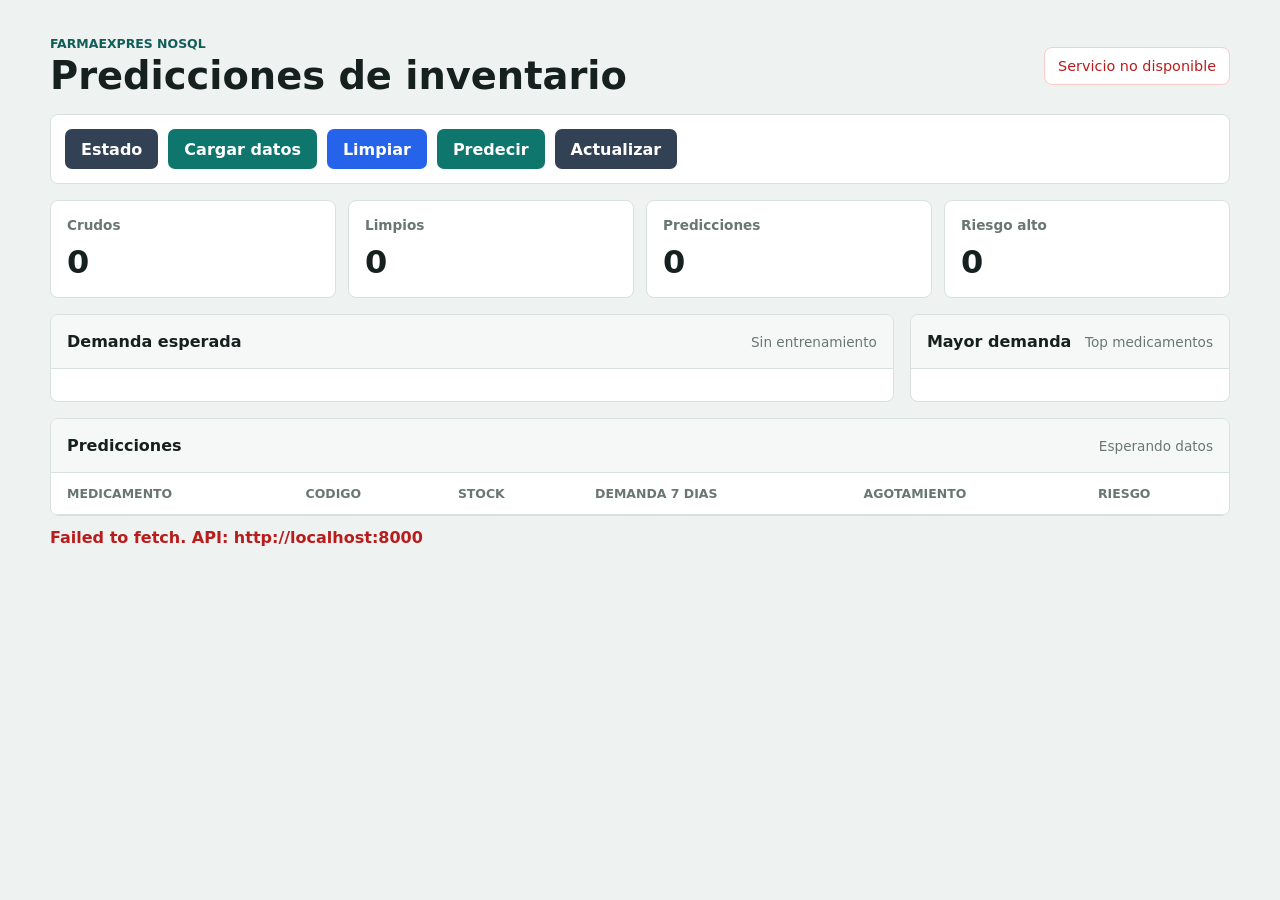
==== frontend/index.html @ dc8686f3 "Add lightweight prediction dashboard" ====
<!doctype html>
<html lang="es">
  <head>
    <meta charset="UTF-8" />
    <meta name="viewport" content="width=device-width, initial-scale=1.0" />
    <title>FarmaExpres Predictions</title>
    <link rel="stylesheet" href="./styles.css" />
  </head>
  <body>
    <main class="app-shell">
      <header class="topbar">
        <div>
          <p class="eyebrow">FarmaExpres NoSQL</p>
          <h1>Predicciones de inventario</h1>
        </div>
        <div class="service-chip" id="service-status">Comprobando servicio</div>
      </header>

      <section class="toolbar" aria-label="Acciones principales">
        <button id="health-btn" type="button">Estado</button>
        <button id="seed-btn" type="button">Cargar datos</button>
        <button id="clean-btn" type="button">Limpiar</button>
        <button id="train-btn" type="button">Predecir</button>
        <button id="refresh-btn" type="button">Actualizar</button>
      </section>

      <section class="summary-grid" aria-label="Resumen del modelo">
        <article class="summary-card">
          <span>Crudos</span>
          <strong id="raw-count">0</strong>
        </article>
        <article class="summary-card">
          <span>Limpios</span>
          <strong id="clean-count">0</strong>
        </article>
        <article class="summary-card">
          <span>Predicciones</span>
          <strong id="prediction-count">0</strong>
        </article>
        <article class="summary-card">
          <span>Riesgo alto</span>
          <strong id="high-risk-count">0</strong>
        </article>
      </section>

      <section class="content-grid">
        <div class="panel">
          <div class="panel-heading">
            <h2>Demanda esperada</h2>
            <span id="last-trained">Sin entrenamiento</span>
          </div>
          <div class="chart" id="demand-chart"></div>
        </div>

        <div class="panel">
          <div class="panel-heading">
            <h2>Mayor demanda</h2>
            <span>Top medicamentos</span>
          </div>
          <div class="top-list" id="top-list"></div>
        </div>
      </section>

      <section class="panel table-panel">
        <div class="panel-heading">
          <h2>Predicciones</h2>
          <span id="table-state">Esperando datos</span>
        </div>
        <div class="table-wrap">
          <table>
            <thead>
              <tr>
                <th>Medicamento</th>
                <th>Codigo</th>
                <th>Stock</th>
                <th>Demanda 7 dias</th>
                <th>Agotamiento</th>
                <th>Riesgo</th>
              </tr>
            </thead>
            <tbody id="predictions-body"></tbody>
          </table>
        </div>
      </section>

      <p class="message" id="message"></p>
    </main>

    <script src="./app.js"></script>
  </body>
</html>
---- frontend/styles.css ----
:root {
  color-scheme: light;
  --bg: #eef3f1;
  --surface: #ffffff;
  --surface-muted: #f6f8f7;
  --line: #d9e1de;
  --text: #16211f;
  --muted: #697773;
  --primary: #0f766e;
  --primary-dark: #115e59;
  --accent: #2563eb;
  --warning: #b45309;
  --danger: #b91c1c;
  --ok: #15803d;
  font-family: Inter, ui-sans-serif, system-ui, -apple-system, BlinkMacSystemFont, "Segoe UI", sans-serif;
}

* {
  box-sizing: border-box;
}

body {
  margin: 0;
  min-height: 100vh;
  background: var(--bg);
  color: var(--text);
}

button,
input,
select,
textarea {
  font: inherit;
}

.app-shell {
  width: min(1180px, calc(100% - 32px));
  margin: 0 auto;
  padding: 24px 0 40px;
}

.topbar {
  display: flex;
  align-items: center;
  justify-content: space-between;
  gap: 16px;
  padding: 12px 0 18px;
}

.eyebrow {
  margin: 0 0 5px;
  color: var(--primary-dark);
  font-size: 0.78rem;
  font-weight: 800;
  text-transform: uppercase;
}

h1,
h2 {
  margin: 0;
  letter-spacing: 0;
}

h1 {
  font-size: clamp(1.8rem, 3vw, 2.7rem);
  line-height: 1.05;
}

h2 {
  font-size: 1rem;
}

.service-chip {
  min-width: 154px;
  padding: 10px 13px;
  border: 1px solid var(--line);
  border-radius: 8px;
  background: var(--surface);
  color: var(--muted);
  font-size: 0.9rem;
  text-align: center;
}

.service-chip.ok {
  color: var(--ok);
  border-color: #bbf7d0;
}

.service-chip.bad {
  color: var(--danger);
  border-color: #fecaca;
}

.toolbar {
  display: flex;
  flex-wrap: wrap;
  gap: 10px;
  padding: 14px;
  border: 1px solid var(--line);
  border-radius: 8px;
  background: var(--surface);
}

.toolbar button {
  min-height: 40px;
  border: 0;
  border-radius: 7px;
  padding: 0 16px;
  background: var(--primary);
  color: #ffffff;
  font-weight: 700;
  cursor: pointer;
}

.toolbar button:nth-child(1),
.toolbar button:nth-child(5) {
  background: #334155;
}

.toolbar button:nth-child(3) {
  background: var(--accent);
}

.toolbar button:disabled {
  cursor: wait;
  opacity: 0.65;
}

.summary-grid {
  display: grid;
  grid-template-columns: repeat(4, minmax(0, 1fr));
  gap: 12px;
  margin: 16px 0;
}

.summary-card {
  min-height: 90px;
  padding: 16px;
  border: 1px solid var(--line);
  border-radius: 8px;
  background: var(--surface);
}

.summary-card span {
  display: block;
  color: var(--muted);
  font-size: 0.85rem;
  font-weight: 700;
}

.summary-card strong {
  display: block;
  margin-top: 10px;
  font-size: 2rem;
}

.content-grid {
  display: grid;
  grid-template-columns: minmax(0, 1.45fr) minmax(280px, 0.55fr);
  gap: 16px;
}

.panel {
  border: 1px solid var(--line);
  border-radius: 8px;
  background: var(--surface);
  overflow: hidden;
}

.panel-heading {
  display: flex;
  align-items: center;
  justify-content: space-between;
  gap: 12px;
  min-height: 54px;
  padding: 14px 16px;
  border-bottom: 1px solid var(--line);
  background: var(--surface-muted);
}

.panel-heading span {
  color: var(--muted);
  font-size: 0.85rem;
  white-space: nowrap;
}

.chart {
  display: grid;
  gap: 10px;
  padding: 16px;
}

.bar-row {
  display: grid;
  grid-template-columns: minmax(120px, 210px) 1fr 52px;
  align-items: center;
  gap: 10px;
}

.bar-label {
  overflow: hidden;
  color: var(--muted);
  font-size: 0.86rem;
  font-weight: 700;
  text-overflow: ellipsis;
  white-space: nowrap;
}

.bar-track {
  height: 16px;
  border-radius: 999px;
  background: #e2e8f0;
  overflow: hidden;
}

.bar-fill {
  height: 100%;
  min-width: 3px;
  background: linear-gradient(90deg, var(--primary), var(--accent));
}

.bar-value {
  font-weight: 800;
  text-align: right;
}

.top-list {
  display: grid;
  gap: 10px;
  padding: 16px;
}

.top-item {
  display: grid;
  grid-template-columns: 1fr auto;
  gap: 8px;
  padding-bottom: 10px;
  border-bottom: 1px solid var(--line);
}

.top-item:last-child {
  border-bottom: 0;
  padding-bottom: 0;
}

.top-item strong {
  overflow-wrap: anywhere;
}

.top-item span {
  color: var(--muted);
  font-size: 0.88rem;
}

.table-panel {
  margin-top: 16px;
}

.table-wrap {
  overflow-x: auto;
}

table {
  width: 100%;
  min-width: 760px;
  border-collapse: collapse;
}

th,
td {
  padding: 13px 16px;
  border-bottom: 1px solid var(--line);
  text-align: left;
}

th {
  color: var(--muted);
  font-size: 0.78rem;
  text-transform: uppercase;
}

td {
  font-size: 0.94rem;
}

.risk {
  display: inline-flex;
  min-width: 92px;
  justify-content: center;
  border-radius: 999px;
  padding: 5px 9px;
  background: #dcfce7;
  color: var(--ok);
  font-size: 0.78rem;
  font-weight: 800;
}

.risk.HIGH,
.risk.OUT_OF_STOCK {
  background: #fee2e2;
  color: var(--danger);
}

.risk.MEDIUM {
  background: #fef3c7;
  color: var(--warning);
}

.message {
  min-height: 24px;
  margin: 12px 0 0;
  color: var(--muted);
  font-weight: 700;
}

@media (max-width: 820px) {
  .app-shell {
    width: min(100% - 20px, 1180px);
    padding-top: 14px;
  }

  .topbar,
  .panel-heading {
    align-items: flex-start;
    flex-direction: column;
  }

  .service-chip {
    width: 100%;
  }

  .summary-grid,
  .content-grid {
    grid-template-columns: 1fr;
  }

  .bar-row {
    grid-template-columns: 1fr;
  }

  .bar-value {
    text-align: left;
  }
}
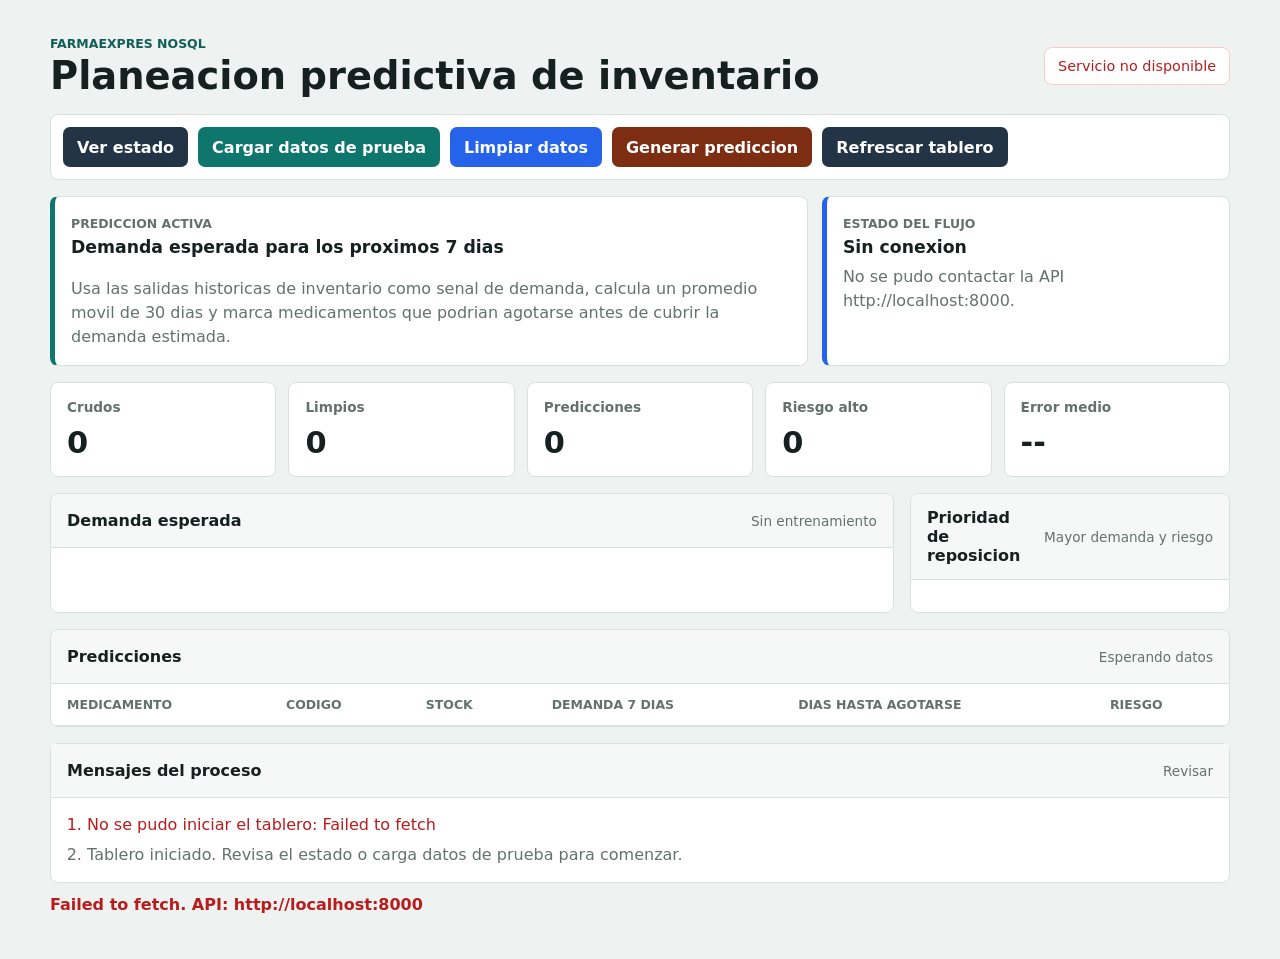
==== commit 038a5570: "Improve prediction dashboard workflow" ====
--- a/frontend/index.html
+++ b/frontend/index.html
@@ -11,17 +11,35 @@
       <header class="topbar">
         <div>
           <p class="eyebrow">FarmaExpres NoSQL</p>
-          <h1>Predicciones de inventario</h1>
+          <h1>Planeacion predictiva de inventario</h1>
         </div>
         <div class="service-chip" id="service-status">Comprobando servicio</div>
       </header>
 
       <section class="toolbar" aria-label="Acciones principales">
-        <button id="health-btn" type="button">Estado</button>
-        <button id="seed-btn" type="button">Cargar datos</button>
-        <button id="clean-btn" type="button">Limpiar</button>
-        <button id="train-btn" type="button">Predecir</button>
-        <button id="refresh-btn" type="button">Actualizar</button>
+        <button id="health-btn" type="button">Ver estado</button>
+        <button id="seed-btn" type="button">Cargar datos de prueba</button>
+        <button id="clean-btn" type="button">Limpiar datos</button>
+        <button id="train-btn" type="button">Generar prediccion</button>
+        <button id="refresh-btn" type="button">Refrescar tablero</button>
+      </section>
+
+      <section class="notice-grid" aria-label="Estado operativo">
+        <article class="notice-panel">
+          <div>
+            <span class="label">Prediccion activa</span>
+            <strong>Demanda esperada para los proximos 7 dias</strong>
+          </div>
+          <p>
+            Usa las salidas historicas de inventario como senal de demanda, calcula un promedio movil
+            de 30 dias y marca medicamentos que podrian agotarse antes de cubrir la demanda estimada.
+          </p>
+        </article>
+        <article class="status-panel">
+          <span class="label">Estado del flujo</span>
+          <strong id="pipeline-state">Esperando revision</strong>
+          <p id="status-detail">Usa Ver estado para consultar MongoDB, colecciones y disponibilidad del modelo.</p>
+        </article>
       </section>
 
       <section class="summary-grid" aria-label="Resumen del modelo">
@@ -41,6 +59,10 @@
           <span>Riesgo alto</span>
           <strong id="high-risk-count">0</strong>
         </article>
+        <article class="summary-card">
+          <span>Error medio</span>
+          <strong id="mae-value">--</strong>
+        </article>
       </section>
 
       <section class="content-grid">
@@ -54,8 +76,8 @@
 
         <div class="panel">
           <div class="panel-heading">
-            <h2>Mayor demanda</h2>
-            <span>Top medicamentos</span>
+            <h2>Prioridad de reposicion</h2>
+            <span>Mayor demanda y riesgo</span>
           </div>
           <div class="top-list" id="top-list"></div>
         </div>
@@ -74,7 +96,7 @@
                 <th>Codigo</th>
                 <th>Stock</th>
                 <th>Demanda 7 dias</th>
-                <th>Agotamiento</th>
+                <th>Dias hasta agotarse</th>
                 <th>Riesgo</th>
               </tr>
             </thead>
@@ -83,6 +105,16 @@
         </div>
       </section>
 
+      <section class="activity-panel" aria-label="Mensajes del proceso">
+        <div class="panel-heading">
+          <h2>Mensajes del proceso</h2>
+          <span id="message-state">Listo</span>
+        </div>
+        <ol id="activity-log">
+          <li>Tablero iniciado. Revisa el estado o carga datos de prueba para comenzar.</li>
+        </ol>
+      </section>
+
       <p class="message" id="message"></p>
     </main>
 
--- a/frontend/styles.css
+++ b/frontend/styles.css
@@ -5,10 +5,11 @@
   --surface-muted: #f6f8f7;
   --line: #d9e1de;
   --text: #16211f;
-  --muted: #697773;
+  --muted: #64716d;
   --primary: #0f766e;
   --primary-dark: #115e59;
   --accent: #2563eb;
+  --ink: #243447;
   --warning: #b45309;
   --danger: #b91c1c;
   --ok: #15803d;
@@ -95,7 +96,7 @@
   display: flex;
   flex-wrap: wrap;
   gap: 10px;
-  padding: 14px;
+  padding: 12px;
   border: 1px solid var(--line);
   border-radius: 8px;
   background: var(--surface);
@@ -105,7 +106,7 @@
   min-height: 40px;
   border: 0;
   border-radius: 7px;
-  padding: 0 16px;
+  padding: 0 14px;
   background: var(--primary);
   color: #ffffff;
   font-weight: 700;
@@ -114,11 +115,15 @@
 
 .toolbar button:nth-child(1),
 .toolbar button:nth-child(5) {
-  background: #334155;
+  background: var(--ink);
 }
 
 .toolbar button:nth-child(3) {
   background: var(--accent);
+}
+
+.toolbar button:nth-child(4) {
+  background: #7c2d12;
 }
 
 .toolbar button:disabled {
@@ -126,9 +131,61 @@
   opacity: 0.65;
 }
 
+.notice-grid {
+  display: grid;
+  grid-template-columns: minmax(0, 1.3fr) minmax(280px, 0.7fr);
+  gap: 14px;
+  margin: 16px 0;
+}
+
+.notice-panel,
+.status-panel,
+.activity-panel {
+  border: 1px solid var(--line);
+  border-radius: 8px;
+  background: var(--surface);
+}
+
+.notice-panel,
+.status-panel {
+  min-height: 132px;
+  padding: 16px;
+}
+
+.notice-panel {
+  display: grid;
+  gap: 12px;
+  border-left: 5px solid var(--primary);
+}
+
+.status-panel {
+  border-left: 5px solid var(--accent);
+}
+
+.notice-panel strong,
+.status-panel strong {
+  display: block;
+  margin-top: 5px;
+  font-size: 1.08rem;
+}
+
+.notice-panel p,
+.status-panel p {
+  margin: 8px 0 0;
+  color: var(--muted);
+  line-height: 1.5;
+}
+
+.label {
+  color: var(--muted);
+  font-size: 0.78rem;
+  font-weight: 800;
+  text-transform: uppercase;
+}
+
 .summary-grid {
   display: grid;
-  grid-template-columns: repeat(4, minmax(0, 1fr));
+  grid-template-columns: repeat(5, minmax(0, 1fr));
   gap: 12px;
   margin: 16px 0;
 }
@@ -151,7 +208,7 @@
 .summary-card strong {
   display: block;
   margin-top: 10px;
-  font-size: 2rem;
+  font-size: 1.9rem;
 }
 
 .content-grid {
@@ -216,7 +273,7 @@
 .bar-fill {
   height: 100%;
   min-width: 3px;
-  background: linear-gradient(90deg, var(--primary), var(--accent));
+  background: var(--primary);
 }
 
 .bar-value {
@@ -313,6 +370,35 @@
   font-weight: 700;
 }
 
+.empty-state {
+  color: var(--muted);
+  font-weight: 700;
+}
+
+.activity-panel {
+  margin-top: 16px;
+}
+
+.activity-panel ol {
+  display: grid;
+  gap: 8px;
+  margin: 0;
+  padding: 16px 16px 16px 36px;
+}
+
+.activity-panel li {
+  color: var(--muted);
+  line-height: 1.35;
+}
+
+.activity-panel li.success {
+  color: var(--ok);
+}
+
+.activity-panel li.error {
+  color: var(--danger);
+}
+
 @media (max-width: 820px) {
   .app-shell {
     width: min(100% - 20px, 1180px);
@@ -330,6 +416,7 @@
   }
 
   .summary-grid,
+  .notice-grid,
   .content-grid {
     grid-template-columns: 1fr;
   }
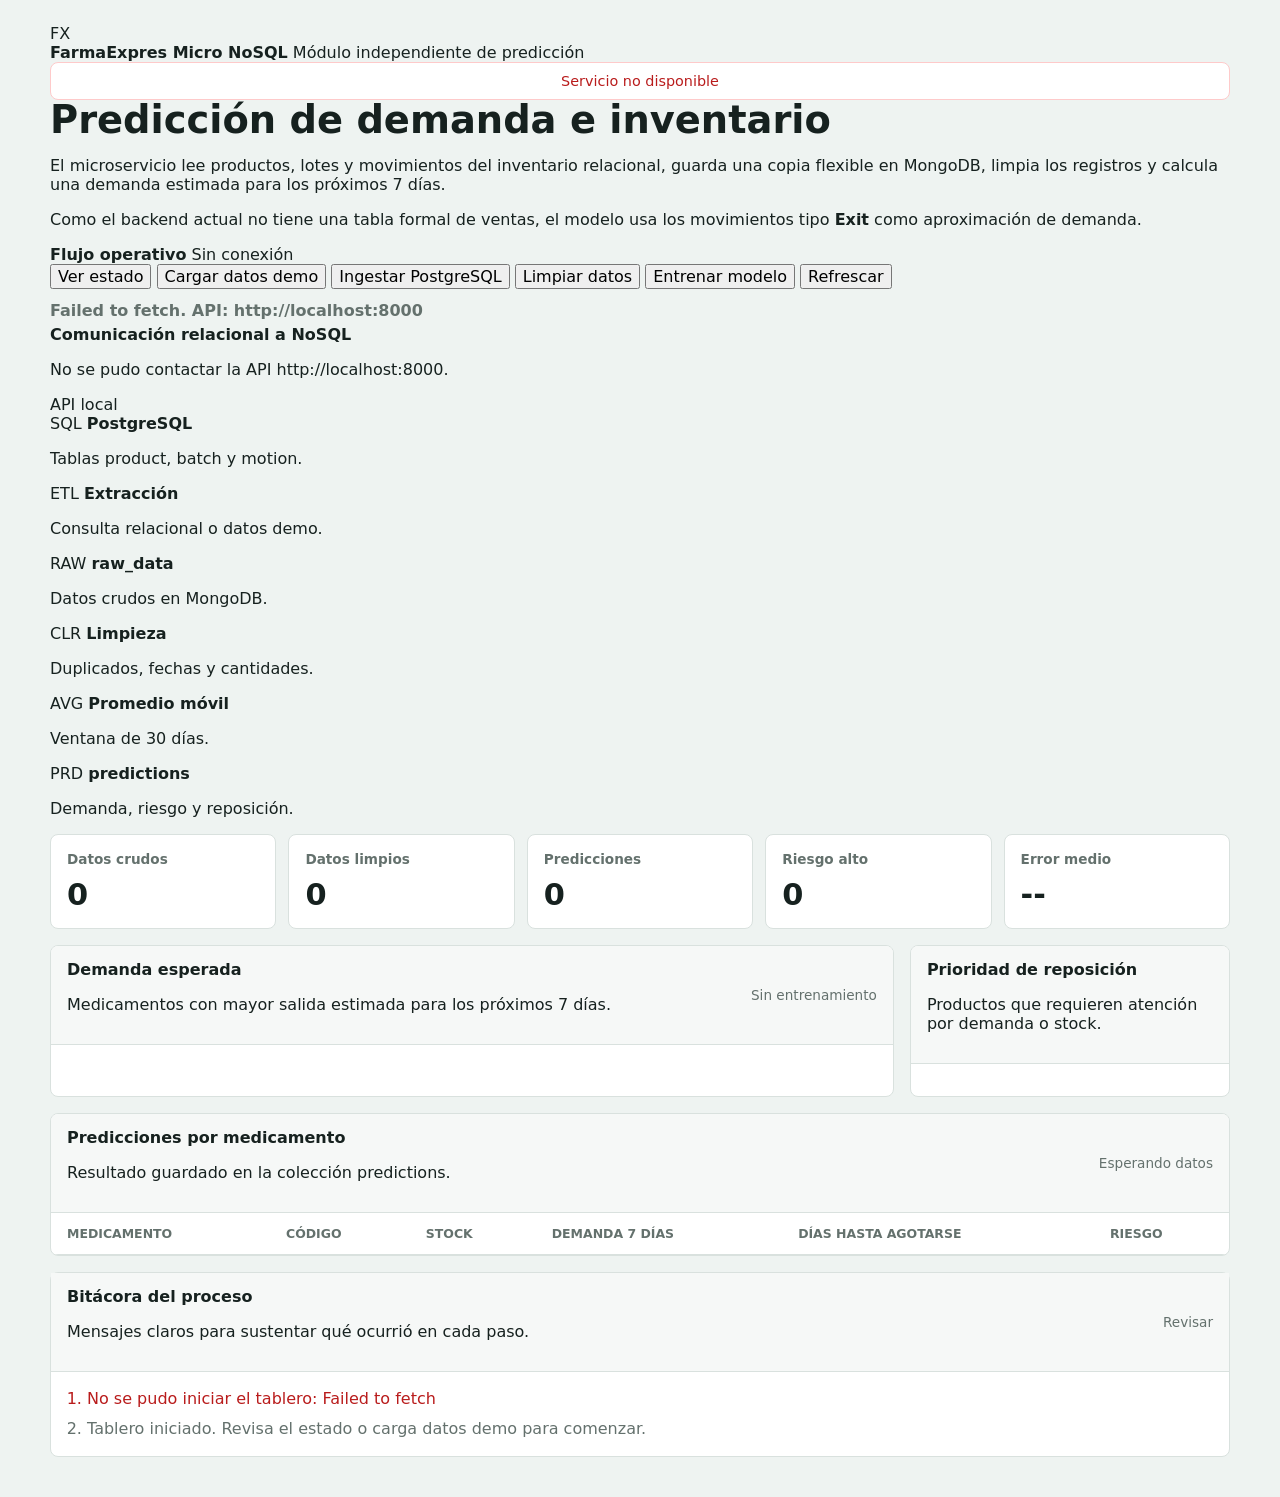
==== commit cec918ff: "Redesign dashboard workflow markup" ====
--- a/frontend/index.html
+++ b/frontend/index.html
@@ -3,59 +3,109 @@
   <head>
     <meta charset="UTF-8" />
     <meta name="viewport" content="width=device-width, initial-scale=1.0" />
-    <title>FarmaExpres Predictions</title>
+    <title>FarmaExpres Micro NoSQL</title>
     <link rel="stylesheet" href="./styles.css" />
   </head>
   <body>
     <main class="app-shell">
-      <header class="topbar">
-        <div>
-          <p class="eyebrow">FarmaExpres NoSQL</p>
-          <h1>Planeacion predictiva de inventario</h1>
+      <header class="app-header">
+        <div class="brand-block">
+          <div class="brand-mark" aria-hidden="true">FX</div>
+          <div>
+            <strong>FarmaExpres Micro NoSQL</strong>
+            <span>Módulo independiente de predicción</span>
+          </div>
         </div>
         <div class="service-chip" id="service-status">Comprobando servicio</div>
       </header>
 
-      <section class="toolbar" aria-label="Acciones principales">
-        <button id="health-btn" type="button">Ver estado</button>
-        <button id="seed-btn" type="button">Cargar datos de prueba</button>
-        <button id="clean-btn" type="button">Limpiar datos</button>
-        <button id="train-btn" type="button">Generar prediccion</button>
-        <button id="refresh-btn" type="button">Refrescar tablero</button>
+      <section class="hero-panel">
+        <div class="hero-copy">
+          <h1>Predicción de demanda e inventario</h1>
+          <p>
+            El microservicio lee productos, lotes y movimientos del inventario relacional,
+            guarda una copia flexible en MongoDB, limpia los registros y calcula una demanda
+            estimada para los próximos 7 días.
+          </p>
+          <p class="model-note">
+            Como el backend actual no tiene una tabla formal de ventas, el modelo usa los
+            movimientos tipo <strong>Exit</strong> como aproximación de demanda.
+          </p>
+        </div>
+
+        <div class="action-console" aria-label="Acciones principales">
+          <div class="console-title">
+            <strong>Flujo operativo</strong>
+            <span id="pipeline-state">Esperando revisión</span>
+          </div>
+          <div class="button-grid">
+            <button id="health-btn" type="button">Ver estado</button>
+            <button id="seed-btn" type="button">Cargar datos demo</button>
+            <button id="postgres-btn" type="button">Ingestar PostgreSQL</button>
+            <button id="clean-btn" type="button">Limpiar datos</button>
+            <button id="train-btn" type="button">Entrenar modelo</button>
+            <button id="refresh-btn" type="button">Refrescar</button>
+          </div>
+          <p id="message" class="message">Conectando con la API local...</p>
+        </div>
       </section>
 
-      <section class="notice-grid" aria-label="Estado operativo">
-        <article class="notice-panel">
+      <section class="pipeline-panel" aria-label="Flujo de datos">
+        <div class="section-heading">
           <div>
-            <span class="label">Prediccion activa</span>
-            <strong>Demanda esperada para los proximos 7 dias</strong>
+            <h2>Comunicación relacional a NoSQL</h2>
+            <p id="status-detail">El tablero mostrará aquí el estado de MongoDB y de las colecciones.</p>
           </div>
-          <p>
-            Usa las salidas historicas de inventario como senal de demanda, calcula un promedio movil
-            de 30 dias y marca medicamentos que podrian agotarse antes de cubrir la demanda estimada.
-          </p>
-        </article>
-        <article class="status-panel">
-          <span class="label">Estado del flujo</span>
-          <strong id="pipeline-state">Esperando revision</strong>
-          <p id="status-detail">Usa Ver estado para consultar MongoDB, colecciones y disponibilidad del modelo.</p>
-        </article>
+          <span class="api-label" id="api-label">API local</span>
+        </div>
+        <div class="pipeline-steps">
+          <article class="pipeline-step" data-step="postgres">
+            <span class="step-icon">SQL</span>
+            <strong>PostgreSQL</strong>
+            <p>Tablas product, batch y motion.</p>
+          </article>
+          <article class="pipeline-step" data-step="extract">
+            <span class="step-icon">ETL</span>
+            <strong>Extracción</strong>
+            <p>Consulta relacional o datos demo.</p>
+          </article>
+          <article class="pipeline-step" data-step="raw">
+            <span class="step-icon">RAW</span>
+            <strong>raw_data</strong>
+            <p>Datos crudos en MongoDB.</p>
+          </article>
+          <article class="pipeline-step" data-step="clean">
+            <span class="step-icon">CLR</span>
+            <strong>Limpieza</strong>
+            <p>Duplicados, fechas y cantidades.</p>
+          </article>
+          <article class="pipeline-step" data-step="model">
+            <span class="step-icon">AVG</span>
+            <strong>Promedio móvil</strong>
+            <p>Ventana de 30 días.</p>
+          </article>
+          <article class="pipeline-step" data-step="predict">
+            <span class="step-icon">PRD</span>
+            <strong>predictions</strong>
+            <p>Demanda, riesgo y reposición.</p>
+          </article>
+        </div>
       </section>
 
       <section class="summary-grid" aria-label="Resumen del modelo">
         <article class="summary-card">
-          <span>Crudos</span>
+          <span>Datos crudos</span>
           <strong id="raw-count">0</strong>
         </article>
         <article class="summary-card">
-          <span>Limpios</span>
+          <span>Datos limpios</span>
           <strong id="clean-count">0</strong>
         </article>
         <article class="summary-card">
           <span>Predicciones</span>
           <strong id="prediction-count">0</strong>
         </article>
-        <article class="summary-card">
+        <article class="summary-card risk-card">
           <span>Riesgo alto</span>
           <strong id="high-risk-count">0</strong>
         </article>
@@ -66,18 +116,23 @@
       </section>
 
       <section class="content-grid">
-        <div class="panel">
+        <div class="panel demand-panel">
           <div class="panel-heading">
-            <h2>Demanda esperada</h2>
+            <div>
+              <h2>Demanda esperada</h2>
+              <p>Medicamentos con mayor salida estimada para los próximos 7 días.</p>
+            </div>
             <span id="last-trained">Sin entrenamiento</span>
           </div>
           <div class="chart" id="demand-chart"></div>
         </div>
 
-        <div class="panel">
+        <div class="panel priority-panel">
           <div class="panel-heading">
-            <h2>Prioridad de reposicion</h2>
-            <span>Mayor demanda y riesgo</span>
+            <div>
+              <h2>Prioridad de reposición</h2>
+              <p>Productos que requieren atención por demanda o stock.</p>
+            </div>
           </div>
           <div class="top-list" id="top-list"></div>
         </div>
@@ -85,7 +140,10 @@
 
       <section class="panel table-panel">
         <div class="panel-heading">
-          <h2>Predicciones</h2>
+          <div>
+            <h2>Predicciones por medicamento</h2>
+            <p>Resultado guardado en la colección predictions.</p>
+          </div>
           <span id="table-state">Esperando datos</span>
         </div>
         <div class="table-wrap">
@@ -93,10 +151,10 @@
             <thead>
               <tr>
                 <th>Medicamento</th>
-                <th>Codigo</th>
+                <th>Código</th>
                 <th>Stock</th>
-                <th>Demanda 7 dias</th>
-                <th>Dias hasta agotarse</th>
+                <th>Demanda 7 días</th>
+                <th>Días hasta agotarse</th>
                 <th>Riesgo</th>
               </tr>
             </thead>
@@ -107,15 +165,16 @@
 
       <section class="activity-panel" aria-label="Mensajes del proceso">
         <div class="panel-heading">
-          <h2>Mensajes del proceso</h2>
+          <div>
+            <h2>Bitácora del proceso</h2>
+            <p>Mensajes claros para sustentar qué ocurrió en cada paso.</p>
+          </div>
           <span id="message-state">Listo</span>
         </div>
         <ol id="activity-log">
-          <li>Tablero iniciado. Revisa el estado o carga datos de prueba para comenzar.</li>
+          <li>Tablero iniciado. Revisa el estado o carga datos demo para comenzar.</li>
         </ol>
       </section>
-
-      <p class="message" id="message"></p>
     </main>
 
     <script src="./app.js"></script>
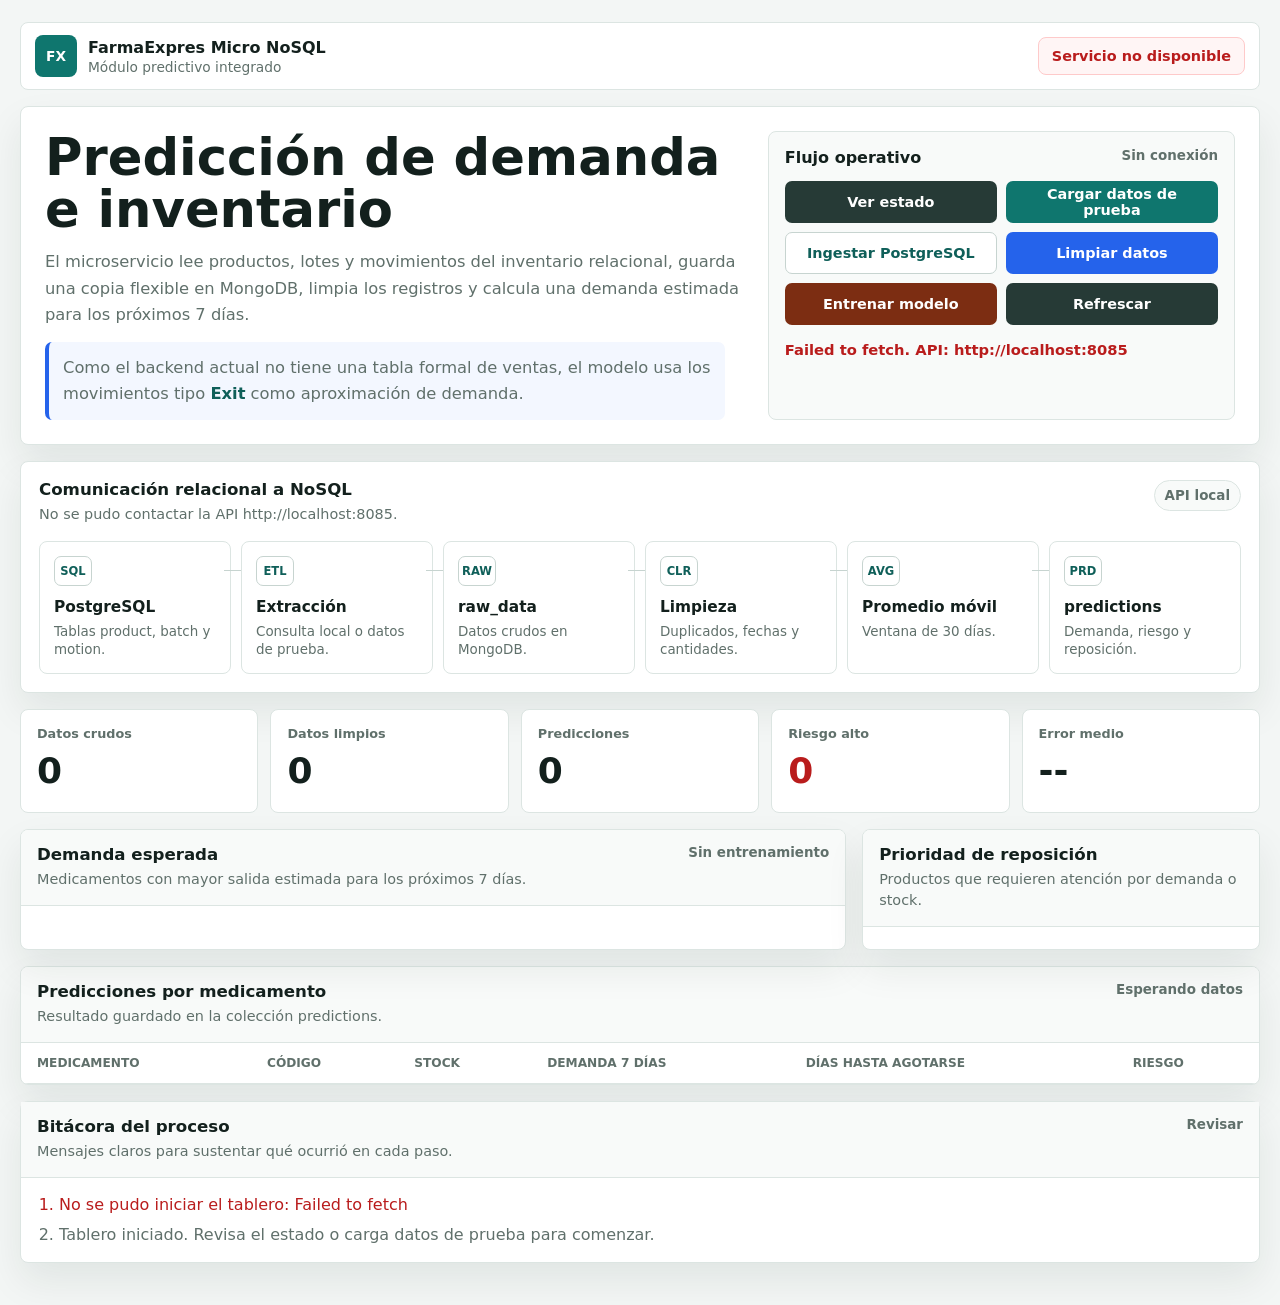
==== commit 8a640252: "feat(frontend): clarify local prediction dashboard" ====
--- a/frontend/index.html
+++ b/frontend/index.html
@@ -13,7 +13,7 @@
           <div class="brand-mark" aria-hidden="true">FX</div>
           <div>
             <strong>FarmaExpres Micro NoSQL</strong>
-            <span>Módulo independiente de predicción</span>
+            <span>Módulo predictivo integrado</span>
           </div>
         </div>
         <div class="service-chip" id="service-status">Comprobando servicio</div>
@@ -40,7 +40,7 @@
           </div>
           <div class="button-grid">
             <button id="health-btn" type="button">Ver estado</button>
-            <button id="seed-btn" type="button">Cargar datos demo</button>
+            <button id="seed-btn" type="button">Cargar datos de prueba</button>
             <button id="postgres-btn" type="button">Ingestar PostgreSQL</button>
             <button id="clean-btn" type="button">Limpiar datos</button>
             <button id="train-btn" type="button">Entrenar modelo</button>
@@ -67,7 +67,7 @@
           <article class="pipeline-step" data-step="extract">
             <span class="step-icon">ETL</span>
             <strong>Extracción</strong>
-            <p>Consulta relacional o datos demo.</p>
+            <p>Consulta local o datos de prueba.</p>
           </article>
           <article class="pipeline-step" data-step="raw">
             <span class="step-icon">RAW</span>
@@ -172,7 +172,7 @@
           <span id="message-state">Listo</span>
         </div>
         <ol id="activity-log">
-          <li>Tablero iniciado. Revisa el estado o carga datos demo para comenzar.</li>
+          <li>Tablero iniciado. Revisa el estado o carga datos de prueba para comenzar.</li>
         </ol>
       </section>
     </main>
--- a/frontend/styles.css
+++ b/frontend/styles.css
@@ -1,18 +1,19 @@
 :root {
   color-scheme: light;
-  --bg: #eef3f1;
+  --bg: #f3f6f5;
   --surface: #ffffff;
-  --surface-muted: #f6f8f7;
-  --line: #d9e1de;
-  --text: #16211f;
-  --muted: #64716d;
+  --surface-soft: #f8faf9;
+  --line: #dce5e2;
+  --line-strong: #c7d4d0;
+  --text: #13201d;
+  --muted: #60706b;
   --primary: #0f766e;
-  --primary-dark: #115e59;
+  --primary-dark: #0f5f59;
   --accent: #2563eb;
-  --ink: #243447;
   --warning: #b45309;
   --danger: #b91c1c;
   --ok: #15803d;
+  --shadow: 0 18px 38px rgba(19, 32, 29, 0.08);
   font-family: Inter, ui-sans-serif, system-ui, -apple-system, BlinkMacSystemFont, "Segoe UI", sans-serif;
 }
 
@@ -35,152 +36,308 @@
 }
 
 .app-shell {
-  width: min(1180px, calc(100% - 32px));
+  width: min(1240px, calc(100% - 32px));
   margin: 0 auto;
-  padding: 24px 0 40px;
-}
-
-.topbar {
+  padding: 22px 0 42px;
+}
+
+.app-header,
+.hero-panel,
+.pipeline-panel,
+.panel,
+.activity-panel {
+  border: 1px solid var(--line);
+  border-radius: 8px;
+  background: var(--surface);
+  box-shadow: var(--shadow);
+}
+
+.app-header {
   display: flex;
   align-items: center;
   justify-content: space-between;
   gap: 16px;
-  padding: 12px 0 18px;
-}
-
-.eyebrow {
-  margin: 0 0 5px;
-  color: var(--primary-dark);
-  font-size: 0.78rem;
-  font-weight: 800;
-  text-transform: uppercase;
-}
-
-h1,
-h2 {
-  margin: 0;
-  letter-spacing: 0;
-}
-
-h1 {
-  font-size: clamp(1.8rem, 3vw, 2.7rem);
-  line-height: 1.05;
-}
-
-h2 {
-  font-size: 1rem;
+  min-height: 68px;
+  padding: 12px 14px;
+  box-shadow: none;
+}
+
+.brand-block {
+  display: flex;
+  align-items: center;
+  gap: 11px;
+}
+
+.brand-mark {
+  display: grid;
+  width: 42px;
+  height: 42px;
+  place-items: center;
+  border-radius: 8px;
+  background: var(--primary);
+  color: #ffffff;
+  font-size: 0.86rem;
+  font-weight: 900;
+}
+
+.brand-block strong,
+.brand-block span {
+  display: block;
+}
+
+.brand-block span {
+  margin-top: 2px;
+  color: var(--muted);
+  font-size: 0.86rem;
 }
 
 .service-chip {
-  min-width: 154px;
+  min-width: 158px;
   padding: 10px 13px;
   border: 1px solid var(--line);
   border-radius: 8px;
-  background: var(--surface);
+  background: var(--surface-soft);
   color: var(--muted);
   font-size: 0.9rem;
+  font-weight: 800;
   text-align: center;
 }
 
 .service-chip.ok {
   color: var(--ok);
-  border-color: #bbf7d0;
+  border-color: #a7e8bf;
+  background: #f0fdf4;
 }
 
 .service-chip.bad {
   color: var(--danger);
   border-color: #fecaca;
-}
-
-.toolbar {
-  display: flex;
-  flex-wrap: wrap;
-  gap: 10px;
-  padding: 12px;
+  background: #fff5f5;
+}
+
+.hero-panel {
+  display: grid;
+  grid-template-columns: minmax(0, 1.08fr) minmax(360px, 0.72fr);
+  gap: 22px;
+  margin-top: 16px;
+  padding: 24px;
+}
+
+h1,
+h2,
+p {
+  margin: 0;
+  letter-spacing: 0;
+}
+
+h1 {
+  max-width: 760px;
+  font-size: clamp(2rem, 4vw, 3.35rem);
+  line-height: 1.02;
+}
+
+h2 {
+  font-size: 1.04rem;
+}
+
+.hero-copy > p {
+  max-width: 720px;
+  margin-top: 14px;
+  color: var(--muted);
+  font-size: 1.02rem;
+  line-height: 1.6;
+}
+
+.model-note {
+  width: min(680px, 100%);
+  padding: 13px 14px;
+  border-left: 4px solid var(--accent);
+  border-radius: 7px;
+  background: #f3f7ff;
+}
+
+.model-note strong {
+  color: var(--primary-dark);
+}
+
+.action-console {
+  display: grid;
+  align-content: start;
+  gap: 14px;
+  padding: 16px;
   border: 1px solid var(--line);
   border-radius: 8px;
-  background: var(--surface);
-}
-
-.toolbar button {
-  min-height: 40px;
-  border: 0;
+  background: var(--surface-soft);
+}
+
+.console-title,
+.section-heading,
+.panel-heading {
+  display: flex;
+  align-items: flex-start;
+  justify-content: space-between;
+  gap: 14px;
+}
+
+.console-title strong,
+.console-title span,
+.panel-heading span {
+  display: block;
+}
+
+.console-title span,
+.panel-heading span,
+.api-label {
+  color: var(--muted);
+  font-size: 0.84rem;
+  font-weight: 800;
+}
+
+.button-grid {
+  display: grid;
+  grid-template-columns: repeat(2, minmax(0, 1fr));
+  gap: 9px;
+}
+
+.button-grid button {
+  min-height: 42px;
+  border: 1px solid transparent;
   border-radius: 7px;
-  padding: 0 14px;
+  padding: 0 12px;
   background: var(--primary);
   color: #ffffff;
-  font-weight: 700;
+  font-size: 0.9rem;
+  font-weight: 850;
   cursor: pointer;
 }
 
-.toolbar button:nth-child(1),
-.toolbar button:nth-child(5) {
-  background: var(--ink);
-}
-
-.toolbar button:nth-child(3) {
+.button-grid button:nth-child(1),
+.button-grid button:nth-child(6) {
+  background: #263a36;
+}
+
+.button-grid button:nth-child(3) {
+  border-color: var(--line-strong);
+  background: #ffffff;
+  color: var(--primary-dark);
+}
+
+.button-grid button:nth-child(4) {
   background: var(--accent);
 }
 
-.toolbar button:nth-child(4) {
+.button-grid button:nth-child(5) {
   background: #7c2d12;
 }
 
-.toolbar button:disabled {
+.button-grid button:disabled {
   cursor: wait;
-  opacity: 0.65;
-}
-
-.notice-grid {
-  display: grid;
-  grid-template-columns: minmax(0, 1.3fr) minmax(280px, 0.7fr);
-  gap: 14px;
-  margin: 16px 0;
-}
-
-.notice-panel,
-.status-panel,
-.activity-panel {
+  opacity: 0.62;
+}
+
+.message {
+  min-height: 24px;
+  color: var(--muted);
+  font-size: 0.92rem;
+  font-weight: 750;
+  line-height: 1.45;
+}
+
+.message.ok {
+  color: var(--primary-dark);
+}
+
+.message.error {
+  color: var(--danger);
+}
+
+.pipeline-panel {
+  margin-top: 16px;
+  padding: 18px;
+}
+
+.section-heading p,
+.panel-heading p {
+  margin-top: 5px;
+  color: var(--muted);
+  font-size: 0.9rem;
+  line-height: 1.45;
+}
+
+.api-label {
+  max-width: 360px;
+  overflow: hidden;
+  padding: 7px 10px;
+  border: 1px solid var(--line);
+  border-radius: 999px;
+  background: var(--surface-soft);
+  text-overflow: ellipsis;
+  white-space: nowrap;
+}
+
+.pipeline-steps {
+  display: grid;
+  grid-template-columns: repeat(6, minmax(0, 1fr));
+  gap: 10px;
+  margin-top: 16px;
+}
+
+.pipeline-step {
+  position: relative;
+  min-height: 132px;
+  padding: 14px;
   border: 1px solid var(--line);
   border-radius: 8px;
-  background: var(--surface);
-}
-
-.notice-panel,
-.status-panel {
-  min-height: 132px;
-  padding: 16px;
-}
-
-.notice-panel {
-  display: grid;
-  gap: 12px;
-  border-left: 5px solid var(--primary);
-}
-
-.status-panel {
-  border-left: 5px solid var(--accent);
-}
-
-.notice-panel strong,
-.status-panel strong {
-  display: block;
-  margin-top: 5px;
-  font-size: 1.08rem;
-}
-
-.notice-panel p,
-.status-panel p {
-  margin: 8px 0 0;
-  color: var(--muted);
-  line-height: 1.5;
-}
-
-.label {
-  color: var(--muted);
-  font-size: 0.78rem;
-  font-weight: 800;
-  text-transform: uppercase;
+  background: #ffffff;
+}
+
+.pipeline-step::after {
+  position: absolute;
+  top: 28px;
+  right: -16px;
+  width: 22px;
+  height: 1px;
+  background: var(--line-strong);
+  content: "";
+}
+
+.pipeline-step:last-child::after {
+  display: none;
+}
+
+.pipeline-step.active {
+  border-color: #9ad8cf;
+  background: #f1fbf9;
+}
+
+.pipeline-step.pending {
+  opacity: 0.78;
+}
+
+.step-icon {
+  display: grid;
+  width: 38px;
+  height: 30px;
+  place-items: center;
+  border: 1px solid var(--line-strong);
+  border-radius: 7px;
+  background: #ffffff;
+  color: var(--primary-dark);
+  font-size: 0.72rem;
+  font-weight: 900;
+}
+
+.pipeline-step strong {
+  display: block;
+  margin-top: 12px;
+  font-size: 0.96rem;
+}
+
+.pipeline-step p {
+  margin-top: 7px;
+  color: var(--muted);
+  font-size: 0.84rem;
+  line-height: 1.35;
 }
 
 .summary-grid {
@@ -191,7 +348,7 @@
 }
 
 .summary-card {
-  min-height: 90px;
+  min-height: 104px;
   padding: 16px;
   border: 1px solid var(--line);
   border-radius: 8px;
@@ -201,115 +358,114 @@
 .summary-card span {
   display: block;
   color: var(--muted);
-  font-size: 0.85rem;
-  font-weight: 700;
+  font-size: 0.8rem;
+  font-weight: 850;
 }
 
 .summary-card strong {
   display: block;
-  margin-top: 10px;
-  font-size: 1.9rem;
+  margin-top: 12px;
+  font-size: clamp(1.75rem, 3vw, 2.25rem);
+  line-height: 1;
+}
+
+.risk-card strong {
+  color: var(--danger);
 }
 
 .content-grid {
   display: grid;
-  grid-template-columns: minmax(0, 1.45fr) minmax(280px, 0.55fr);
+  grid-template-columns: minmax(0, 1.35fr) minmax(320px, 0.65fr);
   gap: 16px;
 }
 
 .panel {
-  border: 1px solid var(--line);
-  border-radius: 8px;
-  background: var(--surface);
   overflow: hidden;
 }
 
 .panel-heading {
-  display: flex;
+  min-height: 64px;
+  padding: 15px 16px;
+  border-bottom: 1px solid var(--line);
+  background: var(--surface-soft);
+}
+
+.chart {
+  display: grid;
+  gap: 11px;
+  padding: 16px;
+}
+
+.bar-row {
+  display: grid;
+  grid-template-columns: minmax(150px, 230px) 1fr 56px;
   align-items: center;
-  justify-content: space-between;
   gap: 12px;
-  min-height: 54px;
-  padding: 14px 16px;
-  border-bottom: 1px solid var(--line);
-  background: var(--surface-muted);
-}
-
-.panel-heading span {
-  color: var(--muted);
-  font-size: 0.85rem;
-  white-space: nowrap;
-}
-
-.chart {
-  display: grid;
-  gap: 10px;
-  padding: 16px;
-}
-
-.bar-row {
-  display: grid;
-  grid-template-columns: minmax(120px, 210px) 1fr 52px;
-  align-items: center;
-  gap: 10px;
 }
 
 .bar-label {
   overflow: hidden;
-  color: var(--muted);
-  font-size: 0.86rem;
-  font-weight: 700;
+  color: #31433f;
+  font-size: 0.88rem;
+  font-weight: 800;
   text-overflow: ellipsis;
   white-space: nowrap;
 }
 
 .bar-track {
-  height: 16px;
+  height: 18px;
   border-radius: 999px;
-  background: #e2e8f0;
+  background: #e4ebe9;
   overflow: hidden;
 }
 
 .bar-fill {
+  display: block;
   height: 100%;
-  min-width: 3px;
-  background: var(--primary);
+  min-width: 4px;
+  border-radius: inherit;
+  background: linear-gradient(90deg, var(--primary), #22a69a);
 }
 
 .bar-value {
-  font-weight: 800;
+  font-weight: 900;
   text-align: right;
 }
 
 .top-list {
   display: grid;
+  gap: 0;
+  padding: 6px 16px 16px;
+}
+
+.top-item {
+  display: grid;
+  grid-template-columns: 1fr auto;
   gap: 10px;
-  padding: 16px;
-}
-
-.top-item {
-  display: grid;
-  grid-template-columns: 1fr auto;
-  gap: 8px;
-  padding-bottom: 10px;
+  padding: 13px 0;
   border-bottom: 1px solid var(--line);
 }
 
 .top-item:last-child {
   border-bottom: 0;
-  padding-bottom: 0;
 }
 
 .top-item strong {
+  display: block;
   overflow-wrap: anywhere;
+  font-size: 0.94rem;
 }
 
 .top-item span {
-  color: var(--muted);
-  font-size: 0.88rem;
-}
-
-.table-panel {
+  display: block;
+  margin-top: 4px;
+  color: var(--muted);
+  font-size: 0.86rem;
+  line-height: 1.35;
+}
+
+.table-panel,
+.activity-panel {
   margin-top: 16px;
 }
 
@@ -319,7 +475,7 @@
 
 table {
   width: 100%;
-  min-width: 760px;
+  min-width: 780px;
   border-collapse: collapse;
 }
 
@@ -332,12 +488,13 @@
 
 th {
   color: var(--muted);
-  font-size: 0.78rem;
+  font-size: 0.76rem;
+  font-weight: 900;
   text-transform: uppercase;
 }
 
 td {
-  font-size: 0.94rem;
+  font-size: 0.93rem;
 }
 
 .risk {
@@ -349,7 +506,7 @@
   background: #dcfce7;
   color: var(--ok);
   font-size: 0.78rem;
-  font-weight: 800;
+  font-weight: 900;
 }
 
 .risk.HIGH,
@@ -363,32 +520,23 @@
   color: var(--warning);
 }
 
-.message {
-  min-height: 24px;
-  margin: 12px 0 0;
-  color: var(--muted);
-  font-weight: 700;
-}
-
 .empty-state {
-  color: var(--muted);
-  font-weight: 700;
-}
-
-.activity-panel {
-  margin-top: 16px;
+  display: block;
+  padding: 18px 0;
+  color: var(--muted);
+  font-weight: 800;
 }
 
 .activity-panel ol {
   display: grid;
   gap: 8px;
   margin: 0;
-  padding: 16px 16px 16px 36px;
+  padding: 16px 16px 16px 38px;
 }
 
 .activity-panel li {
   color: var(--muted);
-  line-height: 1.35;
+  line-height: 1.4;
 }
 
 .activity-panel li.success {
@@ -399,25 +547,49 @@
   color: var(--danger);
 }
 
-@media (max-width: 820px) {
+@media (max-width: 1040px) {
+  .hero-panel,
+  .content-grid {
+    grid-template-columns: 1fr;
+  }
+
+  .pipeline-steps,
+  .summary-grid {
+    grid-template-columns: repeat(2, minmax(0, 1fr));
+  }
+
+  .pipeline-step::after {
+    display: none;
+  }
+}
+
+@media (max-width: 680px) {
   .app-shell {
-    width: min(100% - 20px, 1180px);
-    padding-top: 14px;
-  }
-
-  .topbar,
+    width: min(100% - 20px, 1240px);
+    padding-top: 12px;
+  }
+
+  .app-header,
+  .console-title,
+  .section-heading,
   .panel-heading {
     align-items: flex-start;
     flex-direction: column;
   }
 
-  .service-chip {
+  .service-chip,
+  .api-label {
     width: 100%;
-  }
-
-  .summary-grid,
-  .notice-grid,
-  .content-grid {
+    max-width: none;
+  }
+
+  .hero-panel {
+    padding: 18px;
+  }
+
+  .button-grid,
+  .pipeline-steps,
+  .summary-grid {
     grid-template-columns: 1fr;
   }
 
